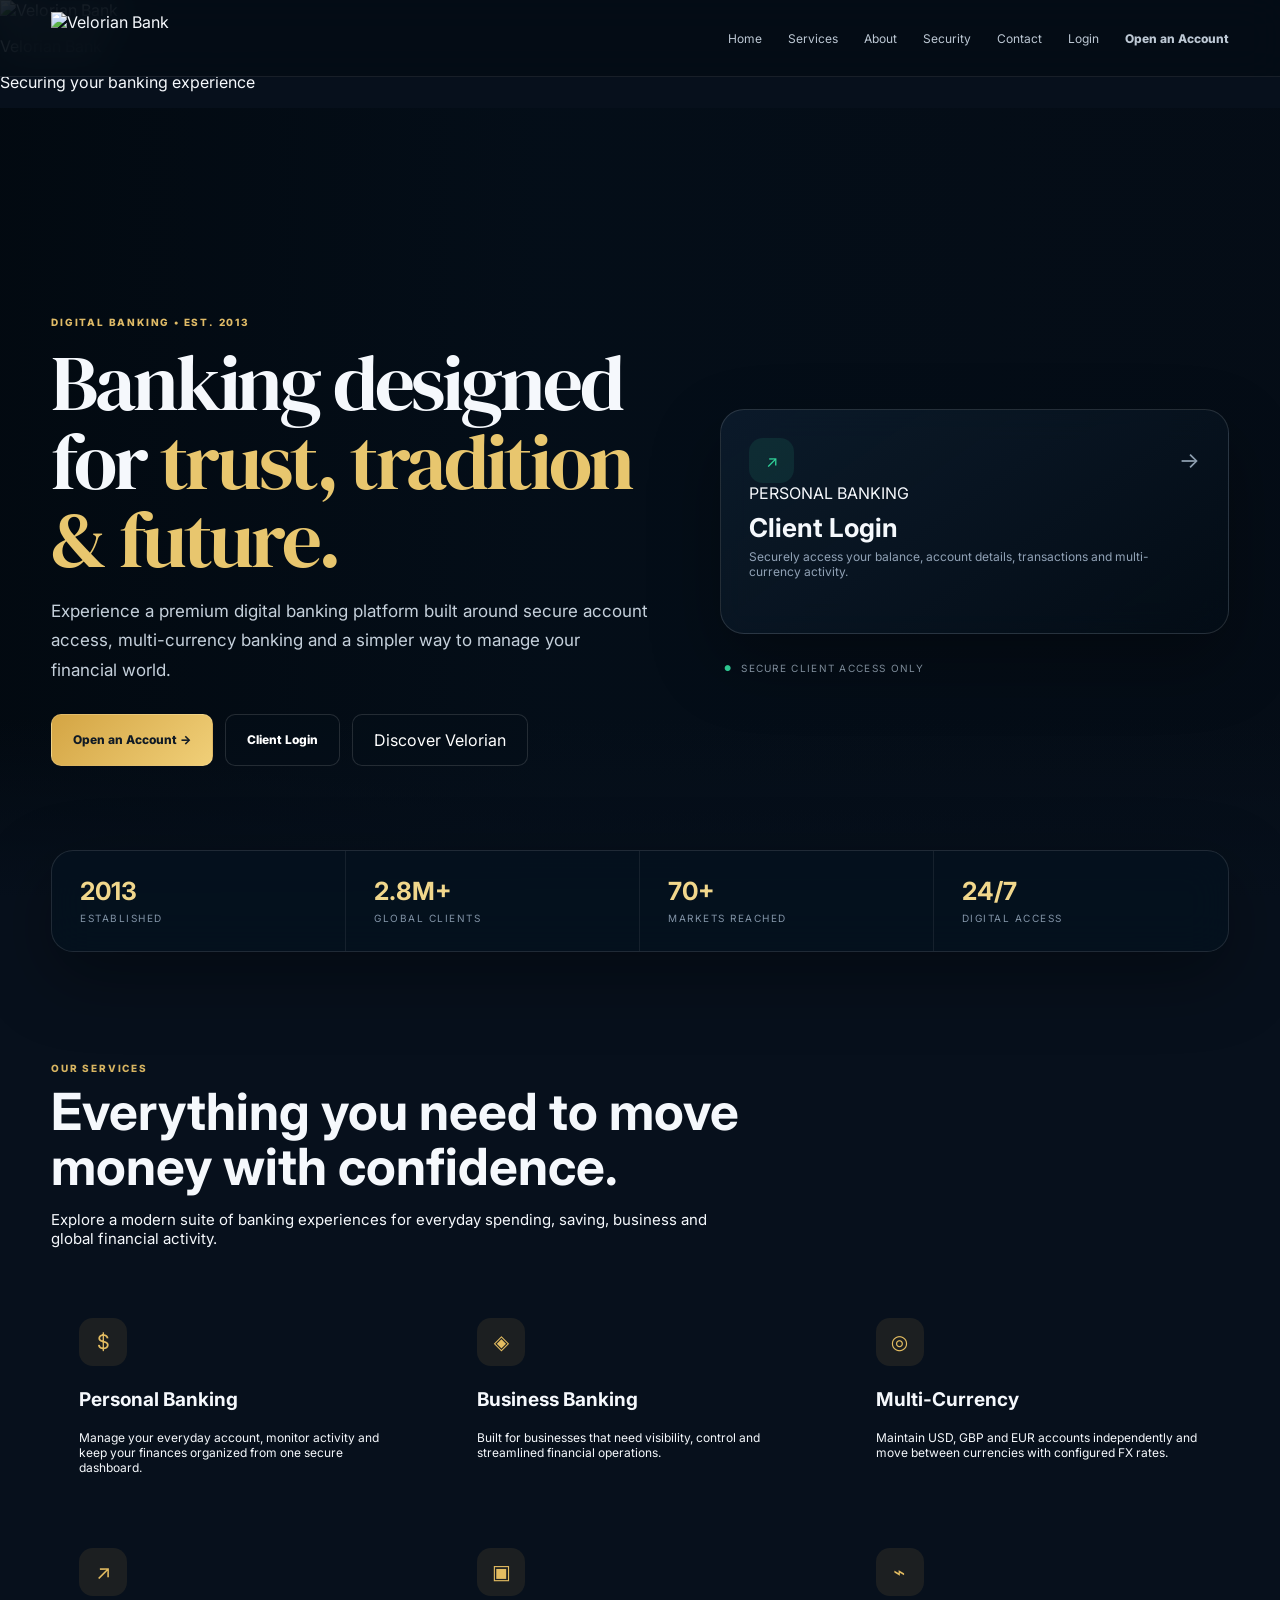
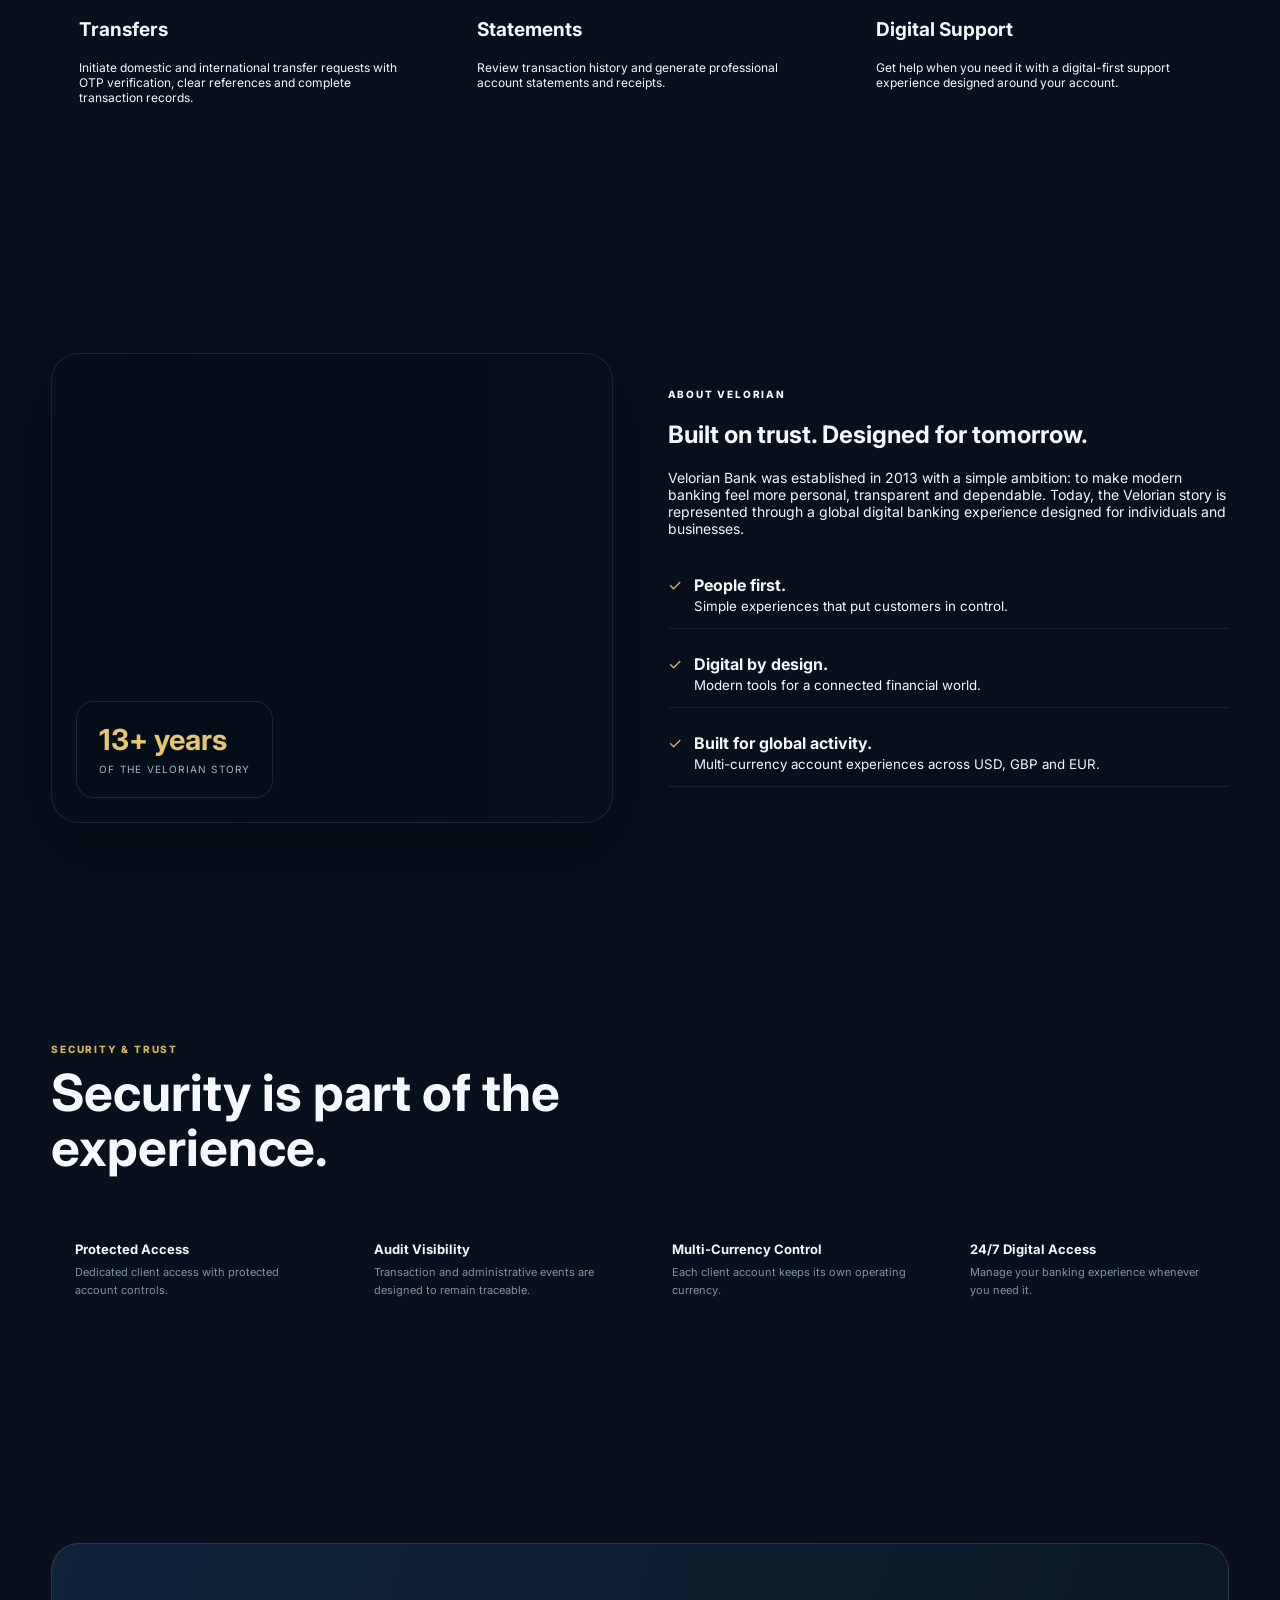
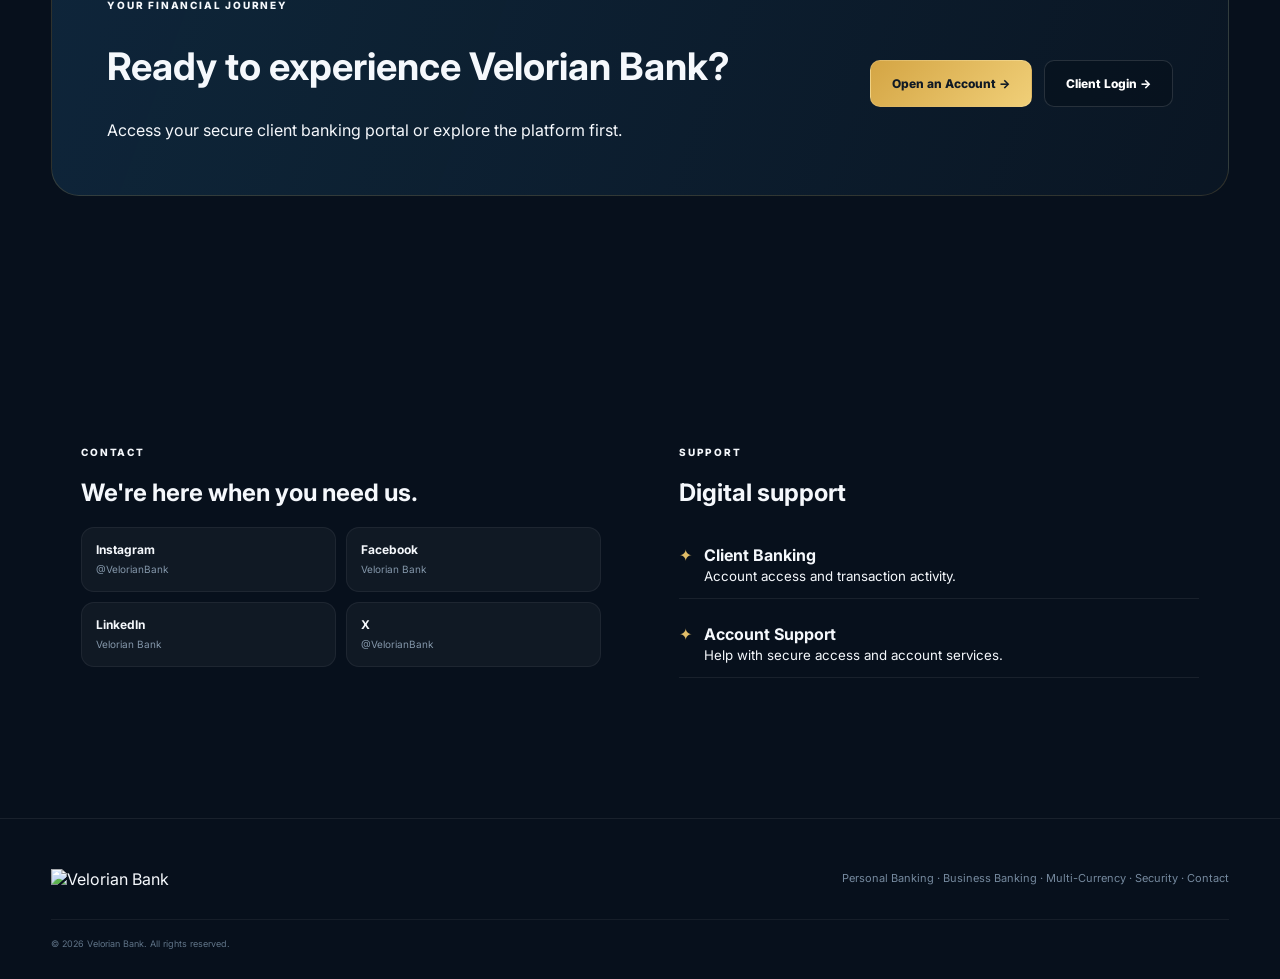
==== index.html @ 40f4d1a3 "Add files via upload" ====
<!DOCTYPE html>
<html lang="en">
<head>
  <meta charset="UTF-8">
  <meta name="viewport" content="width=device-width, initial-scale=1.0">
  <meta name="description" content="Velorian Bank — secure digital banking for clients.">
  <base href="/VB-/">
  <title>Velorian Bank — Banking Beyond Boundaries</title>
  <link rel="preconnect" href="https://fonts.googleapis.com">
  <link rel="preconnect" href="https://fonts.gstatic.com" crossorigin>
  <link href="https://fonts.googleapis.com/css2?family=Inter:wght@400;500;600;700;800&family=Plus+Jakarta+Sans:wght@500;600;700;800&family=DM+Serif+Display&display=swap" rel="stylesheet">
  <style>
    .site-header{position:fixed;top:0;left:0;right:0;z-index:100;background:rgba(4,12,21,.78);border-bottom:1px solid rgba(255,255,255,.08);backdrop-filter:blur(18px);-webkit-backdrop-filter:blur(18px)}
    .nav-wrap{width:min(1240px,92%);height:76px;margin:auto;display:flex;align-items:center;gap:34px}.site-logo{width:190px;height:52px;object-fit:contain;mix-blend-mode:screen;flex:0 0 auto}.site-nav{display:flex;align-items:center;gap:25px;margin-left:auto}.site-nav a,.nav-button{font-size:12px;color:#bdc8d4;background:none;border:0;padding:9px 0;cursor:pointer}.site-nav a:hover,.nav-button:hover{color:#f1d78c}.nav-login{padding:11px 18px!important;border:1px solid rgba(213,169,79,.6)!important;border-radius:10px;color:#f5d98c!important}.menu-btn{display:none;border:1px solid rgba(255,255,255,.1);background:rgba(255,255,255,.05);color:white;border-radius:10px;padding:9px 11px}
    .hero2{min-height:790px;padding-top:76px;display:flex;align-items:center;position:relative;background:linear-gradient(90deg,rgba(2,9,16,.92) 0%,rgba(3,13,23,.72) 43%,rgba(3,10,18,.52) 100%),url('assets/backgrounds/homepage-bg.jpg') center/cover no-repeat}.hero2:after{content:"";position:absolute;inset:auto 0 0;height:180px;background:linear-gradient(transparent,var(--bg));pointer-events:none}.hero-inner{width:min(1240px,92%);margin:auto;display:grid;grid-template-columns:1fr .85fr;gap:70px;align-items:center;position:relative;z-index:2}.hero-copy{padding:55px 0}.hero-copy .eyebrow{color:#e0bb67}.hero-copy h1{font-family:"DM Serif Display",Georgia,serif;font-weight:400;font-size:clamp(52px,6.2vw,88px);line-height:.99;letter-spacing:-.04em;max-width:760px;margin:16px 0}.hero-copy h1 span{color:#e8c66e}.hero-copy p{font-size:17px;max-width:600px;color:#c5d0db;line-height:1.75}.hero-actions{display:flex;gap:12px;flex-wrap:wrap;margin-top:28px}.hero-btn{display:inline-flex;align-items:center;gap:10px;padding:15px 21px;border-radius:10px;font-weight:800;font-size:12px;border:1px solid rgba(255,255,255,.13)}.hero-btn.primary{background:linear-gradient(135deg,#d4a544,#f0cf78);color:#101a25}.hero-btn.secondary{background:rgba(4,15,25,.5);color:white}.hero-side{display:grid;gap:16px}.portal-card2{min-height:180px;padding:28px;border:1px solid rgba(255,255,255,.13);border-radius:24px;background:linear-gradient(145deg,rgba(14,30,47,.78),rgba(3,13,22,.68));backdrop-filter:blur(16px);box-shadow:0 28px 70px rgba(0,0,0,.32);transition:.25s}.portal-card2:hover{transform:translateY(-5px);border-color:rgba(225,190,100,.45)}.portal-card2 .top{display:flex;justify-content:space-between;align-items:center}.portal-card2 h2{font-size:26px;margin:9px 0 6px}.portal-card2 p{font-size:12px;margin:0}.portal-card2 .icon{width:45px;height:45px;border-radius:14px;display:grid;place-items:center;background:rgba(213,169,79,.12);color:#efc96e}.portal-card2.client .icon{background:rgba(49,213,155,.1);color:#31d59b}.portal-card2 .arrow{font-size:22px;color:#8fa0b1}.stat-bar{width:min(1240px,92%);margin:-48px auto 0;position:relative;z-index:4;display:grid;grid-template-columns:repeat(4,1fr);background:rgba(5,18,30,.92);border:1px solid rgba(255,255,255,.11);border-radius:22px;backdrop-filter:blur(20px);box-shadow:0 25px 70px rgba(0,0,0,.35);overflow:hidden}.stat{padding:25px 28px;border-right:1px solid rgba(255,255,255,.07)}.stat:last-child{border-right:0}.stat strong{display:block;font-size:25px;color:#f1d78c}.stat span{font-size:10px;text-transform:uppercase;letter-spacing:.15em;color:#8294a7}.section{width:min(1240px,92%);margin:0 auto;padding:110px 0}.section-head{max-width:700px;margin-bottom:42px}.section-head .eyebrow{color:#d7b461}.section-head h2{font-size:clamp(32px,4vw,52px);line-height:1.08;margin:10px 0}.section-head p{font-size:15px}.service-grid{display:grid;grid-template-columns:repeat(3,1fr);gap:17px}.service-card{padding:28px;min-height:210px;border-radius:22px}.service-card .svc-icon{width:48px;height:48px;border-radius:14px;display:grid;place-items:center;background:rgba(213,169,79,.1);color:#e3bc61;font-size:20px;margin-bottom:22px}.service-card h3{font-size:19px}.service-card p{font-size:12px;margin-bottom:0}.about-wrap{display:grid;grid-template-columns:1fr 1fr;gap:55px;align-items:center}.about-image{min-height:470px;border-radius:28px;background:linear-gradient(90deg,rgba(2,11,19,.22),rgba(2,11,19,.1)),url('assets/backgrounds/homepage-bg.jpg') center/cover;box-shadow:var(--shadow);border:1px solid var(--border);position:relative;overflow:hidden}.about-badge{position:absolute;left:24px;bottom:24px;padding:20px 22px;border-radius:18px;background:rgba(4,15,25,.82);backdrop-filter:blur(16px);border:1px solid rgba(255,255,255,.1)}.about-badge strong{font-size:29px;color:#e8c66e;display:block}.about-badge span{font-size:10px;color:#a7b5c4;text-transform:uppercase;letter-spacing:.12em}.about-copy p{font-size:14px}.about-list{display:grid;gap:12px;margin-top:25px}.about-list div{display:flex;gap:12px;align-items:flex-start;padding:13px 0;border-bottom:1px solid rgba(255,255,255,.07)}.check{color:#e1bd68}.cta{padding:55px;border-radius:28px;background:linear-gradient(110deg,rgba(15,39,60,.95),rgba(11,23,37,.9));border:1px solid rgba(213,169,79,.18);display:flex;justify-content:space-between;align-items:center;gap:30px}.cta h2{font-size:38px}.cta p{margin:8px 0 0;max-width:650px}.security-grid{display:grid;grid-template-columns:repeat(4,1fr);gap:16px}.security-card{padding:24px;border-radius:20px}.security-card strong{display:block;font-size:13px}.security-card span{display:block;color:#7f92a7;font-size:11px;line-height:1.6;margin-top:7px}.contact-grid{display:grid;grid-template-columns:1fr 1fr;gap:18px}.contact-card{padding:30px;border-radius:22px}.socials{display:grid;grid-template-columns:repeat(2,1fr);gap:10px;margin-top:18px}.social{padding:14px;border-radius:13px;background:rgba(255,255,255,.04);border:1px solid rgba(255,255,255,.06)}.social strong{display:block;font-size:12px}.social span{color:#8497aa;font-size:10px}.site-footer{border-top:1px solid rgba(255,255,255,.07);padding:50px 0 30px}.footer-inner{width:min(1240px,92%);margin:auto;display:flex;justify-content:space-between;gap:30px;flex-wrap:wrap}.footer-logo{width:170px;mix-blend-mode:screen}.footer-copy{max-width:420px;color:#75899e;font-size:11px;line-height:1.7}.footer-bottom{width:min(1240px,92%);margin:30px auto 0;padding-top:18px;border-top:1px solid rgba(255,255,255,.06);display:flex;justify-content:space-between;color:#607488;font-size:9px}.modal-backdrop2{position:fixed;inset:0;z-index:300;background:rgba(0,0,0,.65);display:none;place-items:center;padding:20px}.modal-backdrop2.open{display:grid}.site-modal{width:min(680px,100%);max-height:85vh;overflow:auto;padding:34px;border-radius:24px;background:#0a1928;border:1px solid rgba(255,255,255,.12);box-shadow:0 40px 100px rgba(0,0,0,.5);position:relative}.site-modal h2{font-size:30px}.close-modal{position:absolute;right:18px;top:18px;border:0;background:rgba(255,255,255,.06);color:white;width:34px;height:34px;border-radius:10px}.modal-stat-grid{display:grid;grid-template-columns:repeat(3,1fr);gap:10px;margin:25px 0}.modal-stat{padding:17px;border-radius:14px;background:rgba(255,255,255,.04);border:1px solid rgba(255,255,255,.06)}.modal-stat strong{display:block;color:#e9c66f;font-size:20px}.modal-stat span{font-size:9px;color:#7e91a4;text-transform:uppercase;letter-spacing:.08em}.mobile-only{display:none}

    .client-only-portal{max-width:620px;width:100%;margin-left:auto}.client-only-portal .portal-card2{min-height:225px}.client-access-note{display:flex;align-items:center;gap:9px;margin:12px 4px 0;color:#91a1b1;font-size:10px;text-transform:uppercase;letter-spacing:.13em}.note-dot{color:#31d59b;font-size:8px}
    @media(max-width:900px){.site-nav{display:none}.menu-btn{display:block;margin-left:auto}.nav-wrap{height:68px}.site-logo{width:165px}.hero2{min-height:900px}.hero-inner{grid-template-columns:1fr;gap:30px}.hero-copy{padding-top:75px}.hero-side{grid-template-columns:1fr 1fr}.stat-bar{grid-template-columns:repeat(2,1fr);margin-top:-20px}.stat:nth-child(2){border-right:0}.stat:nth-child(-n+2){border-bottom:1px solid rgba(255,255,255,.07)}.service-grid,.security-grid{grid-template-columns:1fr 1fr}.about-wrap,.contact-grid{grid-template-columns:1fr}.about-image{min-height:360px}}
    @media(max-width:600px){.nav-wrap{width:94%}.site-logo{width:145px}.hero-copy h1{font-size:50px}.hero-copy p{font-size:14px}.hero-side{grid-template-columns:1fr}.stat-bar{grid-template-columns:1fr 1fr;width:94%}.stat{padding:18px 15px}.stat strong{font-size:19px}.section{padding:75px 0}.service-grid,.security-grid{grid-template-columns:1fr}.cta{padding:30px;display:block}.cta h2{font-size:29px}.cta .hero-btn{margin-top:20px}.footer-bottom{display:block;line-height:2}.modal-stat-grid{grid-template-columns:1fr}.socials{grid-template-columns:1fr}.mobile-nav.open{display:grid}.mobile-nav{display:none;position:absolute;top:68px;left:3%;right:3%;padding:16px;border-radius:16px;background:rgba(5,15,25,.97);border:1px solid rgba(255,255,255,.1);box-shadow:0 20px 60px rgba(0,0,0,.4)}.mobile-nav a,.mobile-nav button{padding:13px;border:0;background:none;color:#d4deea;text-align:left}.mobile-only{display:block}}
  </style>

  <style id="landing-fix">
    /* SELF-CONTAINED HOMEPAGE FIX: keeps the landing page styled even if an extracted
       folder is opened before external CSS finishes loading. */
    :root{--bg:#07101c;--text:#f5f8fc;--muted:#91a2b6;--gold:#d5a94f;--gold-soft:#f1d78c;--border:rgba(255,255,255,.09);--shadow:0 24px 70px rgba(0,0,0,.32)}
    html{scroll-behavior:smooth}
    *{box-sizing:border-box}
    body.landing-body{margin:0;min-height:100vh;overflow-x:hidden;background:#07101c;color:var(--text);font-family:Inter,system-ui,-apple-system,BlinkMacSystemFont,"Segoe UI",sans-serif}
    body.landing-body a{color:inherit;text-decoration:none}
    body.landing-body button{font:inherit;cursor:pointer}
    .site-header{position:fixed!important;top:0;left:0;right:0;z-index:100;background:rgba(4,12,21,.84)!important;border-bottom:1px solid rgba(255,255,255,.08);backdrop-filter:blur(18px);-webkit-backdrop-filter:blur(18px)}
    .nav-wrap{width:min(1240px,92%);height:76px;margin:auto;display:flex;align-items:center;gap:34px}
    .site-logo{width:180px;height:52px;object-fit:contain;object-position:left center;flex:0 0 auto;display:block}
    .site-nav{display:flex!important;align-items:center;gap:26px;margin-left:auto}
    .site-nav a,.nav-button{font-family:Inter,system-ui,sans-serif!important;font-size:12px!important;color:#bdc8d4!important;background:transparent!important;border:0!important;padding:9px 0!important;cursor:pointer}
    .site-nav a:hover,.nav-button:hover{color:#f1d78c!important}
    .nav-login{padding:11px 18px!important;border:1px solid rgba(213,169,79,.65)!important;border-radius:10px;color:#f5d98c!important}
    .nav-open-account{padding:11px 18px!important;border-radius:10px;background:linear-gradient(135deg,#d4a544,#f0cf78)!important;color:#101a25!important;font-weight:800!important}
    .nav-open-account:hover{color:#101a25!important;filter:brightness(1.06)}
    .mobile-open-account{border:1px solid rgba(213,169,79,.55)!important;border-radius:10px;background:rgba(213,169,79,.08)!important;color:#f1d78c!important;font-weight:800}

    .menu-btn{display:none;border:1px solid rgba(255,255,255,.1);background:rgba(255,255,255,.05);color:white;border-radius:10px;padding:9px 11px}
    .mobile-nav{display:none!important;position:absolute;top:76px;left:4%;right:4%;padding:16px;border-radius:16px;background:rgba(5,15,25,.98);border:1px solid rgba(255,255,255,.1);box-shadow:0 20px 60px rgba(0,0,0,.45)}
    .mobile-nav.open{display:grid!important}
    .mobile-nav a,.mobile-nav button{padding:13px;border:0;background:none;color:#d4deea;text-align:left}
    .hero2{min-height:790px;padding-top:76px;display:flex;align-items:center;position:relative;background:linear-gradient(90deg,rgba(2,9,16,.93) 0%,rgba(3,13,23,.76) 43%,rgba(3,10,18,.58) 100%),url('assets/backgrounds/homepage-bg.jpg') center/cover no-repeat}
    .hero2:after{content:"";position:absolute;inset:auto 0 0;height:180px;background:linear-gradient(transparent,#07101c);pointer-events:none}
    .hero-inner{width:min(1240px,92%);margin:auto;display:grid;grid-template-columns:1fr .85fr;gap:70px;align-items:center;position:relative;z-index:2}
    .hero-copy{padding:55px 0}.hero-copy .eyebrow{color:#e0bb67}.eyebrow{display:block;font-size:10px;font-weight:800;letter-spacing:.18em;text-transform:uppercase}
    .hero-copy h1{font-family:"DM Serif Display",Georgia,serif;font-weight:400;font-size:clamp(52px,6.2vw,88px);line-height:.99;letter-spacing:-.04em;max-width:760px;margin:16px 0}.hero-copy h1 span{color:#e8c66e}
    .hero-copy p{font-size:17px;max-width:600px;color:#c5d0db;line-height:1.75}.hero-actions{display:flex;gap:12px;flex-wrap:wrap;margin-top:28px}
    .hero-btn{display:inline-flex;align-items:center;gap:10px;padding:15px 21px;border-radius:10px;font-weight:800;font-size:12px;border:1px solid rgba(255,255,255,.13)}
    .hero-btn.primary{background:linear-gradient(135deg,#d4a544,#f0cf78);color:#101a25}.hero-btn.secondary{background:rgba(4,15,25,.5);color:white}
    .hero-side{display:grid;gap:16px}.portal-card2{min-height:180px;padding:28px;border:1px solid rgba(255,255,255,.13);border-radius:24px;background:linear-gradient(145deg,rgba(14,30,47,.78),rgba(3,13,22,.68));backdrop-filter:blur(16px);box-shadow:0 28px 70px rgba(0,0,0,.32);transition:.25s}
    .portal-card2:hover{transform:translateY(-5px);border-color:rgba(225,190,100,.45)}.portal-card2 .top{display:flex;justify-content:space-between;align-items:center}.portal-card2 h2{font-family:Inter,system-ui,sans-serif;font-size:26px;margin:9px 0 6px}.portal-card2 p{font-size:12px;margin:0;color:#91a2b6}.portal-card2 .icon{width:45px;height:45px;border-radius:14px;display:grid;place-items:center;background:rgba(213,169,79,.12);color:#efc96e}.portal-card2.client .icon{background:rgba(49,213,155,.1);color:#31d59b}.portal-card2 .arrow{font-size:22px;color:#8fa0b1}
    .stat-bar{width:min(1240px,92%);margin:-48px auto 0;position:relative;z-index:4;display:grid;grid-template-columns:repeat(4,1fr);background:rgba(5,18,30,.94);border:1px solid rgba(255,255,255,.11);border-radius:22px;backdrop-filter:blur(20px);box-shadow:0 25px 70px rgba(0,0,0,.35);overflow:hidden}.stat{padding:25px 28px;border-right:1px solid rgba(255,255,255,.07)}.stat:last-child{border-right:0}.stat strong{display:block;font-size:25px;color:#f1d78c}.stat span{font-size:10px;text-transform:uppercase;letter-spacing:.15em;color:#8294a7}
    .section{width:min(1240px,92%);margin:0 auto;padding:110px 0}.section-head{max-width:700px;margin-bottom:42px}.section-head .eyebrow{color:#d7b461}.section-head h2{font-family:Inter,system-ui,sans-serif;font-size:clamp(32px,4vw,52px);line-height:1.08;margin:10px 0}.section-head p{font-size:15px}
    .service-grid{display:grid;grid-template-columns:repeat(3,1fr);gap:17px}.service-card{padding:28px;min-height:210px;border-radius:22px}.service-card .svc-icon{width:48px;height:48px;border-radius:14px;display:grid;place-items:center;background:rgba(213,169,79,.1);color:#e3bc61;font-size:20px;margin-bottom:22px}.service-card h3{font-size:19px}.service-card p{font-size:12px;margin-bottom:0}
    .about-wrap{display:grid;grid-template-columns:1fr 1fr;gap:55px;align-items:center}.about-image{min-height:470px;border-radius:28px;background:linear-gradient(90deg,rgba(2,11,19,.22),rgba(2,11,19,.1)),url('assets/backgrounds/homepage-bg.jpg') center/cover;box-shadow:var(--shadow);border:1px solid var(--border);position:relative;overflow:hidden}.about-badge{position:absolute;left:24px;bottom:24px;padding:20px 22px;border-radius:18px;background:rgba(4,15,25,.82);backdrop-filter:blur(16px);border:1px solid rgba(255,255,255,.1)}.about-badge strong{font-size:29px;color:#e8c66e;display:block}.about-badge span{font-size:10px;color:#a7b5c4;text-transform:uppercase;letter-spacing:.12em}.about-copy p{font-size:14px}.about-list{display:grid;gap:12px;margin-top:25px}.about-list div{display:flex;gap:12px;align-items:flex-start;padding:13px 0;border-bottom:1px solid rgba(255,255,255,.07)}.check{color:#e1bd68}
    .cta{padding:55px;border-radius:28px;background:linear-gradient(110deg,rgba(15,39,60,.95),rgba(11,23,37,.9));border:1px solid rgba(213,169,79,.18);display:flex;justify-content:space-between;align-items:center;gap:30px}.cta h2{font-size:38px}.cta p{margin:8px 0 0;max-width:650px}.security-grid{display:grid;grid-template-columns:repeat(4,1fr);gap:16px}.security-card{padding:24px;border-radius:20px}.security-card strong{display:block;font-size:13px}.security-card span{display:block;color:#7f92a7;font-size:11px;line-height:1.6;margin-top:7px}.contact-grid{display:grid;grid-template-columns:1fr 1fr;gap:18px}.contact-card{padding:30px;border-radius:22px}.socials{display:grid;grid-template-columns:repeat(2,1fr);gap:10px;margin-top:18px}.social{padding:14px;border-radius:13px;background:rgba(255,255,255,.04);border:1px solid rgba(255,255,255,.06)}.social strong{display:block;font-size:12px}.social span{color:#8497aa;font-size:10px}
    .site-footer{border-top:1px solid rgba(255,255,255,.07);padding:50px 0 30px}.footer-inner{width:min(1240px,92%);margin:auto;display:flex;justify-content:space-between;gap:30px;flex-wrap:wrap}.footer-logo{width:170px}.footer-copy{max-width:420px;color:#75899e;font-size:11px;line-height:1.7}.footer-bottom{width:min(1240px,92%);margin:30px auto 0;padding-top:18px;border-top:1px solid rgba(255,255,255,.06);display:flex;justify-content:space-between;color:#607488;font-size:9px}
    .modal-backdrop2{position:fixed;inset:0;z-index:300;background:rgba(0,0,0,.65);display:none;place-items:center;padding:20px}.modal-backdrop2.open{display:grid}.site-modal{width:min(680px,100%);max-height:85vh;overflow:auto;padding:34px;border-radius:24px;background:#0a1928;border:1px solid rgba(255,255,255,.12);box-shadow:0 40px 100px rgba(0,0,0,.5);position:relative}.site-modal h2{font-size:30px}.close-modal{position:absolute;right:18px;top:18px;border:0;background:rgba(255,255,255,.06);color:white;width:34px;height:34px;border-radius:10px}.modal-stat-grid{display:grid;grid-template-columns:repeat(3,1fr);gap:10px;margin:25px 0}.modal-stat{padding:17px;border-radius:14px;background:rgba(255,255,255,.04);border:1px solid rgba(255,255,255,.06)}.modal-stat strong{display:block;color:#e9c66f;font-size:20px}.modal-stat span{font-size:9px;color:#7e91a4;text-transform:uppercase;letter-spacing:.08em}
    @media(max-width:900px){.site-nav{display:none!important}.menu-btn{display:block;margin-left:auto}.nav-wrap{height:68px}.mobile-nav{top:68px}.hero2{min-height:900px}.hero-inner{grid-template-columns:1fr;gap:30px}.hero-copy{padding-top:75px}.hero-side{grid-template-columns:1fr 1fr}.stat-bar{grid-template-columns:repeat(2,1fr);margin-top:-20px}.stat:nth-child(2){border-right:0}.stat:nth-child(-n+2){border-bottom:1px solid rgba(255,255,255,.07)}.service-grid,.security-grid{grid-template-columns:1fr 1fr}.about-wrap,.contact-grid{grid-template-columns:1fr}.about-image{min-height:360px}}
    @media(max-width:600px){.nav-wrap{width:94%}.site-logo{width:150px}.hero-copy h1{font-size:50px}.hero-copy p{font-size:14px}.hero-side{grid-template-columns:1fr}.stat-bar{grid-template-columns:1fr 1fr;width:94%}.stat{padding:18px 15px}.stat strong{font-size:19px}.section{padding:75px 0}.service-grid,.security-grid{grid-template-columns:1fr}.cta{padding:30px;display:block}.cta h2{font-size:29px}.cta .hero-btn{margin-top:20px}.footer-bottom{display:block;line-height:2}.modal-stat-grid{grid-template-columns:1fr}.socials{grid-template-columns:1fr}}
  </style>


  <link rel="stylesheet" href="css/preloader.css">
</head>
<body class="landing-body">
  <div id="vb-preloader" aria-label="Loading Velorian Bank" role="status">
    <div class="vb-loader-shell">
      <div class="vb-loader-mark">
        <span class="vb-loader-ring"></span>
        <img class="vb-loader-logo" src="assets/logo-transparent.png" alt="Velorian Bank">
      </div>
      <p class="vb-loader-name">Velorian Bank</p>
      <p class="vb-loader-status">Securing your banking experience</p>
      <div class="vb-loader-progress" aria-hidden="true"></div>
    </div>
  </div>

<header class="site-header">
  <div class="nav-wrap">
    <a href="index.html"><img src="assets/logo-transparent.png" class="site-logo" alt="Velorian Bank"></a>
    <nav class="site-nav">
      <a href="#home">Home</a><a href="#services">Services</a>
      <button class="nav-button" data-open="aboutModal">About</button>
      <a href="#security">Security</a><button class="nav-button" data-open="contactModal">Contact</button>
      <a class="nav-login" href="client-login.html">Login</a><a class="nav-open-account" href="client-register.html">Open an Account</a>
    </nav>
    <button class="menu-btn" id="menuBtn">☰</button>
  </div>
  <div class="mobile-nav" id="mobileNav" style="display:none;">
    <a href="#home">Home</a><a href="#services">Services</a><button data-open="aboutModal">About</button><a href="#security">Security</a><button data-open="contactModal">Contact</button><a href="client-login.html">Client Login</a><a href="client-register.html" class="mobile-open-account">Open an Account</a>
  </div>
</header>

<main id="home">
<section class="hero2">
  <div class="hero-inner">
    <div class="hero-copy">
      <span class="eyebrow">DIGITAL BANKING • EST. 2013</span>
      <h1>Banking designed for <span>trust, tradition & future.</span></h1>
      <p>Experience a premium digital banking platform built around secure account access, multi-currency banking and a simpler way to manage your financial world.</p>
      <div class="hero-actions"><a class="hero-btn primary" href="client-register.html">Open an Account →</a><a class="hero-btn secondary" href="client-login.html">Client Login</a><button class="hero-btn secondary" data-open="aboutModal">Discover Velorian</button></div>
    </div>
    <div class="hero-side client-only-portal">
      <a class="portal-card2 client" href="client-login.html"><div class="top"><div class="icon">↗</div><span class="arrow">→</span></div><span class="card-kicker">PERSONAL BANKING</span><h2>Client Login</h2><p>Securely access your balance, account details, transactions and multi-currency activity.</p></a>
      <div class="client-access-note"><span class="note-dot">●</span><span>Secure client access only</span></div>
    </div>
  </div>
</section>

<div class="stat-bar">
  <div class="stat"><strong>2013</strong><span>Established</span></div><div class="stat"><strong>2.8M+</strong><span>Global Clients</span></div><div class="stat"><strong>70+</strong><span>Markets Reached</span></div><div class="stat"><strong>24/7</strong><span>Digital Access</span></div>
</div>

<section class="section" id="services">
  <div class="section-head"><span class="eyebrow">OUR SERVICES</span><h2>Everything you need to move money with confidence.</h2><p>Explore a modern suite of banking experiences for everyday spending, saving, business and global financial activity.</p></div>
  <div class="service-grid">
    <article class="service-card glass"><div class="svc-icon">$</div><h3>Personal Banking</h3><p>Manage your everyday account, monitor activity and keep your finances organized from one secure dashboard.</p></article>
    <article class="service-card glass"><div class="svc-icon">◈</div><h3>Business Banking</h3><p>Built for businesses that need visibility, control and streamlined financial operations.</p></article>
    <article class="service-card glass"><div class="svc-icon">◎</div><h3>Multi-Currency</h3><p>Maintain USD, GBP and EUR accounts independently and move between currencies with configured FX rates.</p></article>
    <article class="service-card glass"><div class="svc-icon">↗</div><h3>Transfers</h3><p>Initiate domestic and international transfer requests with OTP verification, clear references and complete transaction records.</p></article>
    <article class="service-card glass"><div class="svc-icon">▣</div><h3>Statements</h3><p>Review transaction history and generate professional account statements and receipts.</p></article>
    <article class="service-card glass"><div class="svc-icon">⌁</div><h3>Digital Support</h3><p>Get help when you need it with a digital-first support experience designed around your account.</p></article>
  </div>
</section>

<section class="section">
  <div class="about-wrap">
    <div class="about-image"><div class="about-badge"><strong>13+ years</strong><span>of the Velorian story</span></div></div>
    <div class="about-copy"><span class="eyebrow">ABOUT VELORIAN</span><h2>Built on trust. Designed for tomorrow.</h2><p>Velorian Bank was established in 2013 with a simple ambition: to make modern banking feel more personal, transparent and dependable. Today, the Velorian story is represented through a global digital banking experience designed for individuals and businesses.</p><div class="about-list"><div><span class="check">✓</span><span><strong>People first.</strong><br><small>Simple experiences that put customers in control.</small></span></div><div><span class="check">✓</span><span><strong>Digital by design.</strong><br><small>Modern tools for a connected financial world.</small></span></div><div><span class="check">✓</span><span><strong>Built for global activity.</strong><br><small>Multi-currency account experiences across USD, GBP and EUR.</small></span></div></div></div>
  </div>
</section>

<section class="section" id="security">
  <div class="section-head"><span class="eyebrow">SECURITY & TRUST</span><h2>Security is part of the experience.</h2></div>
  <div class="security-grid"><div class="security-card glass"><strong>Protected Access</strong><span>Dedicated client access with protected account controls.</span></div><div class="security-card glass"><strong>Audit Visibility</strong><span>Transaction and administrative events are designed to remain traceable.</span></div><div class="security-card glass"><strong>Multi-Currency Control</strong><span>Each client account keeps its own operating currency.</span></div><div class="security-card glass"><strong>24/7 Digital Access</strong><span>Manage your banking experience whenever you need it.</span></div></div>
</section>

<section class="section">
  <div class="cta"><div><span class="eyebrow">YOUR FINANCIAL JOURNEY</span><h2>Ready to experience Velorian Bank?</h2><p>Access your secure client banking portal or explore the platform first.</p></div><div class="hero-actions"><a class="hero-btn primary" href="client-register.html">Open an Account →</a><a class="hero-btn secondary" href="client-login.html">Client Login →</a></div></div>
</section>

<section class="section" id="contact">
  <div class="contact-grid"><div class="contact-card glass"><span class="eyebrow">CONTACT</span><h2>We're here when you need us.</h2><div class="socials"><div class="social"><strong>Instagram</strong><span>@VelorianBank</span></div><div class="social"><strong>Facebook</strong><span>Velorian Bank</span></div><div class="social"><strong>LinkedIn</strong><span>Velorian Bank</span></div><div class="social"><strong>X</strong><span>@VelorianBank</span></div></div></div><div class="contact-card glass"><span class="eyebrow">SUPPORT</span><h2>Digital support</h2><p></p><div class="about-list"><div><span class="check">✦</span><span><strong>Client Banking</strong><br><small>Account access and transaction activity.</small></span></div><div><span class="check">✦</span><span><strong>Account Support</strong><br><small>Help with secure access and account services.</small></span></div></div></div></div>
</section>
</main>

<footer class="site-footer"><div class="footer-inner"><div><img src="assets/logo-transparent.png" class="footer-logo" alt="Velorian Bank"></div><div class="footer-copy">Personal Banking · Business Banking · Multi-Currency · Security · Contact</div></div><div class="footer-bottom"><span>© 2026 Velorian Bank. All rights reserved.</span></div></footer>

<div class="modal-backdrop2" id="aboutModal"><div class="site-modal"><button class="close-modal" data-close>×</button><span class="eyebrow">ABOUT VELORIAN BANK</span><h2>Built on trust. Designed for tomorrow.</h2><p>Established in 2013, Velorian Bank has grown into a fictional global banking brand concept focused on premium digital experiences, multi-currency accounts and customer-first financial tools.</p><div class="modal-stat-grid"><div class="modal-stat"><strong>2013</strong><span>Established</span></div><div class="modal-stat"><strong>2.8M+</strong><span>Clients globally</span></div><div class="modal-stat"><strong>70+</strong><span>Markets</span></div></div></div></div>
<div class="modal-backdrop2" id="contactModal"><div class="site-modal"><button class="close-modal" data-close>×</button><span class="eyebrow">CONNECT WITH VELORIAN</span><h2>Contact & social channels</h2><p>Stay connected with Velorian Bank through our social channels.</p><div class="socials"><div class="social"><strong>Instagram</strong><span>@VelorianBank</span></div><div class="social"><strong>Facebook</strong><span>Velorian Bank</span></div><div class="social"><strong>LinkedIn</strong><span>Velorian Bank</span></div><div class="social"><strong>X</strong><span>@VelorianBank</span></div></div></div></div>
<script>
  const menuBtn=document.getElementById('menuBtn'),mobileNav=document.getElementById('mobileNav');
  menuBtn?.addEventListener('click',()=>mobileNav.classList.toggle('open'));
  document.querySelectorAll('[data-open]').forEach(btn=>btn.addEventListener('click',()=>{document.getElementById(btn.dataset.open)?.classList.add('open');mobileNav?.classList.remove('open')}));
  document.querySelectorAll('[data-close]').forEach(btn=>btn.addEventListener('click',()=>btn.closest('.modal-backdrop2')?.classList.remove('open')));
  document.querySelectorAll('.modal-backdrop2').forEach(m=>m.addEventListener('click',e=>{if(e.target===m)m.classList.remove('open')}));
  document.querySelectorAll('.mobile-nav a').forEach(a=>a.addEventListener('click',()=>mobileNav.classList.remove('open')));
</script>

  <script src="js/preloader.js"></script>
</body>
</html>
---- css/preloader.css ----
/* =========================================================
   VELORIAN BANK — PREMIUM GLOBAL PRELOADER
   ========================================================= */
#vb-preloader {
  position: fixed;
  inset: 0;
  z-index: 999999;
  display: grid;
  place-items: center;
  background:
    radial-gradient(circle at 50% 45%, rgba(212,169,72,.10), transparent 28%),
    linear-gradient(145deg, #030b14 0%, #071522 52%, #02070d 100%);
  opacity: 1;
  visibility: visible;
  transition: opacity .55s ease, visibility .55s ease;
}

#vb-preloader.vb-preloader-hide {
  opacity: 0;
  visibility: hidden;
  pointer-events: none;
}

.vb-loader-shell {
  width: min(340px, 84vw);
  text-align: center;
  color: #f7f9fc;
}

.vb-loader-mark {
  position: relative;
  width: 104px;
  height: 104px;
  margin: 0 auto 26px;
  display: grid;
  place-items: center;
}

.vb-loader-ring,
.vb-loader-ring::before {
  position: absolute;
  inset: 0;
  border-radius: 50%;
  content: "";
}

.vb-loader-ring {
  border: 1px solid rgba(226,190,96,.22);
  border-top-color: #e4bd5d;
  border-right-color: rgba(228,189,93,.55);
  animation: vb-spin 1.25s linear infinite;
}

.vb-loader-ring::before {
  inset: 9px;
  border: 1px solid rgba(92,157,255,.16);
  border-bottom-color: rgba(92,157,255,.85);
  animation: vb-spin-reverse 1.7s linear infinite;
}

.vb-loader-logo {
  position: relative;
  z-index: 2;
  width: 62px;
  height: 62px;
  object-fit: contain;
  filter: drop-shadow(0 0 18px rgba(224,186,83,.20));
  animation: vb-breathe 1.8s ease-in-out infinite;
}

.vb-loader-name {
  margin: 0;
  font-family: Inter, "Plus Jakarta Sans", Arial, sans-serif;
  font-size: 12px;
  font-weight: 800;
  letter-spacing: .28em;
  text-transform: uppercase;
}

.vb-loader-status {
  margin: 9px 0 0;
  color: rgba(220,229,240,.68);
  font-family: Inter, "Plus Jakarta Sans", Arial, sans-serif;
  font-size: 11px;
  letter-spacing: .12em;
  text-transform: uppercase;
}

.vb-loader-progress {
  width: 170px;
  height: 2px;
  margin: 18px auto 0;
  overflow: hidden;
  border-radius: 999px;
  background: rgba(255,255,255,.10);
}

.vb-loader-progress::after {
  display: block;
  width: 45%;
  height: 100%;
  content: "";
  border-radius: inherit;
  background: linear-gradient(90deg, transparent, #e5bd60, #fff0a9, transparent);
  animation: vb-progress 1.15s ease-in-out infinite;
}

@keyframes vb-spin { to { transform: rotate(360deg); } }
@keyframes vb-spin-reverse { to { transform: rotate(-360deg); } }
@keyframes vb-breathe {
  0%,100% { transform: scale(.96); opacity: .82; }
  50% { transform: scale(1.04); opacity: 1; }
}
@keyframes vb-progress {
  from { transform: translateX(-160%); }
  to { transform: translateX(390%); }
}

@media (prefers-reduced-motion: reduce) {
  #vb-preloader, .vb-loader-ring, .vb-loader-ring::before,
  .vb-loader-logo, .vb-loader-progress::after {
    animation: none !important;
  }
}
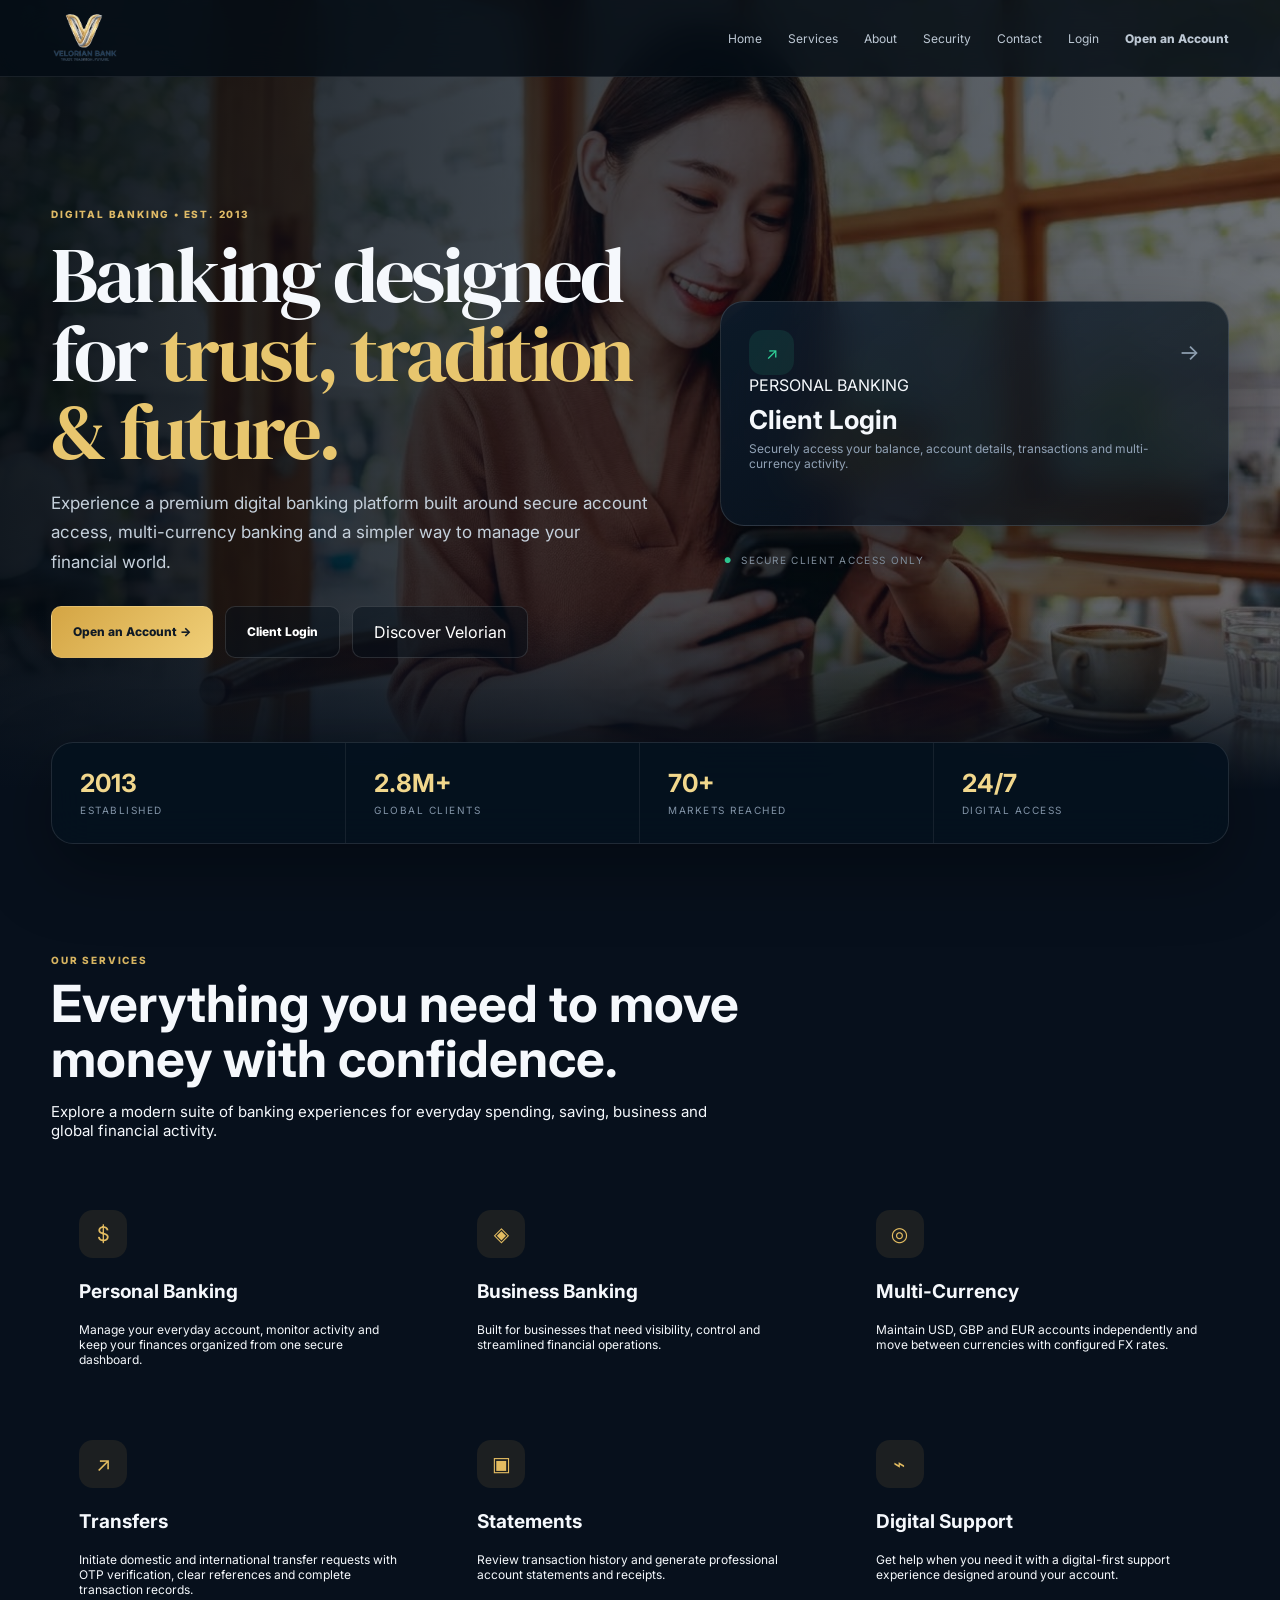
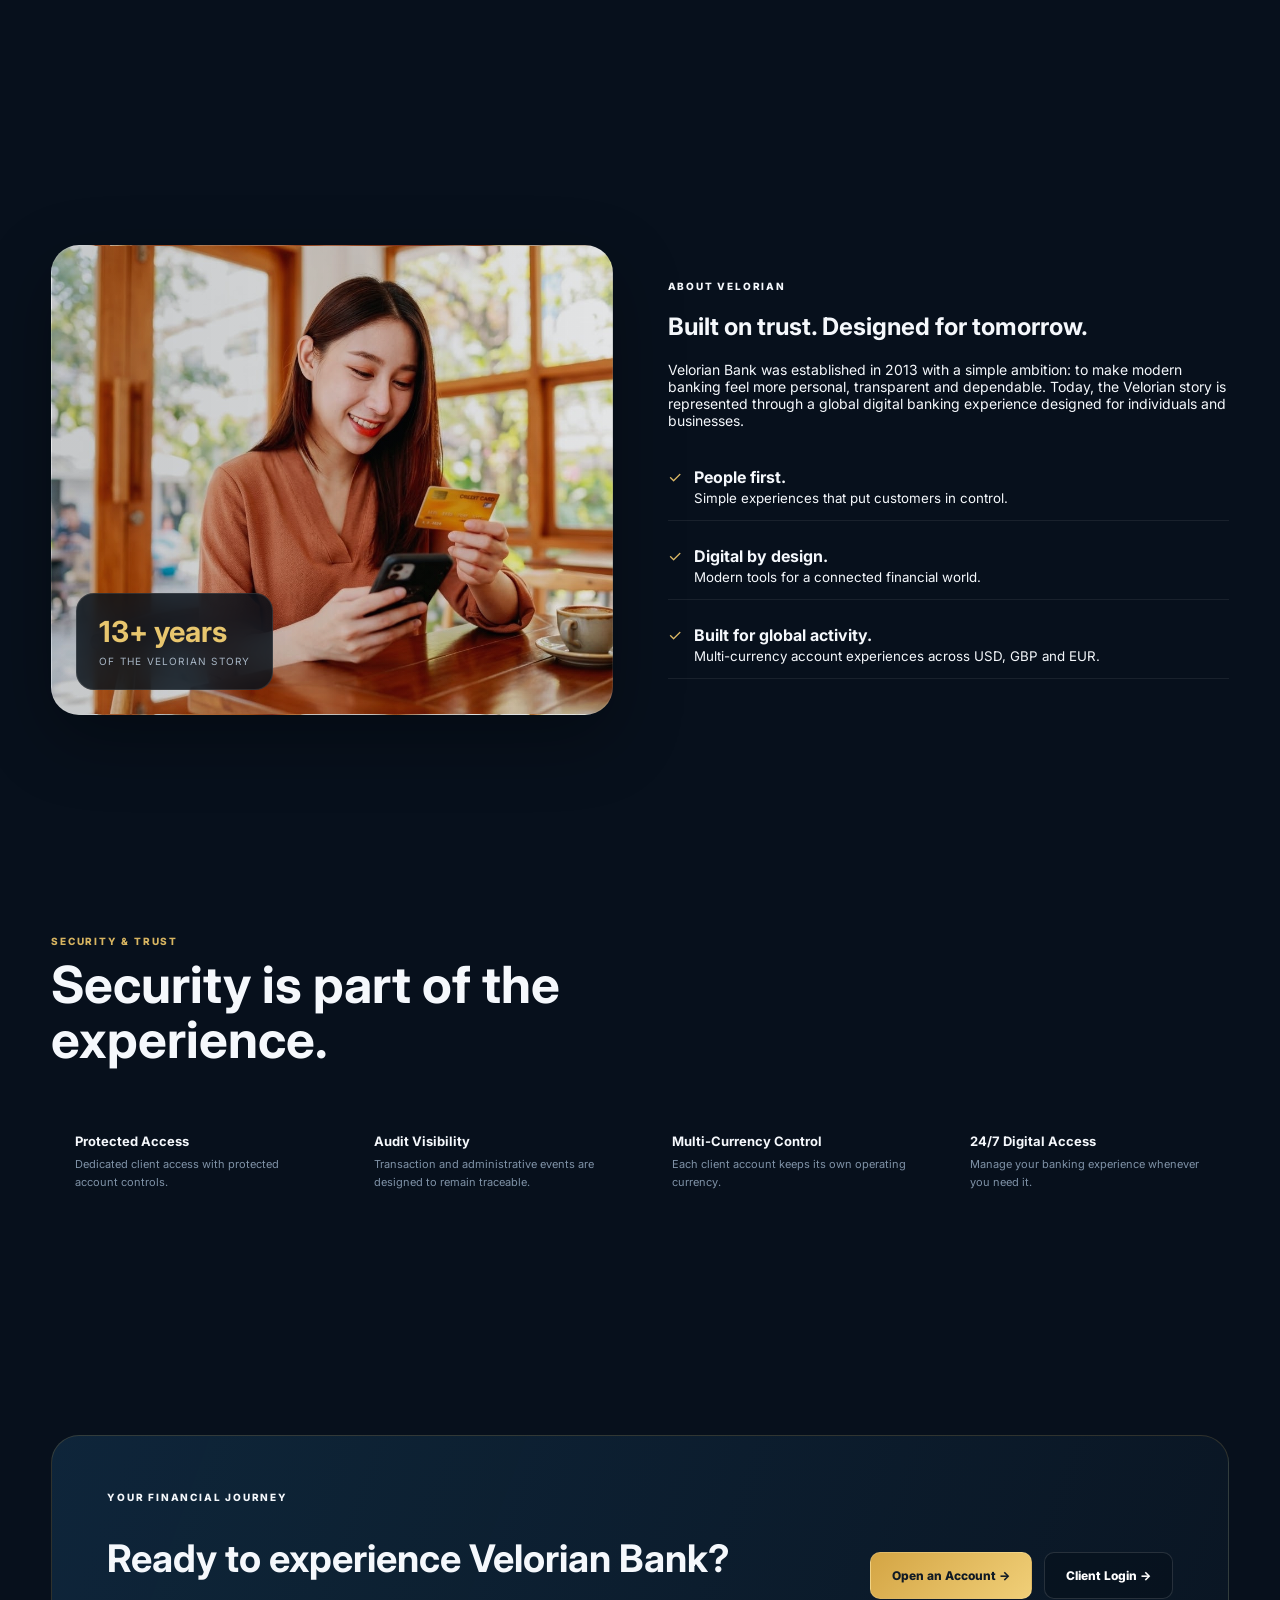
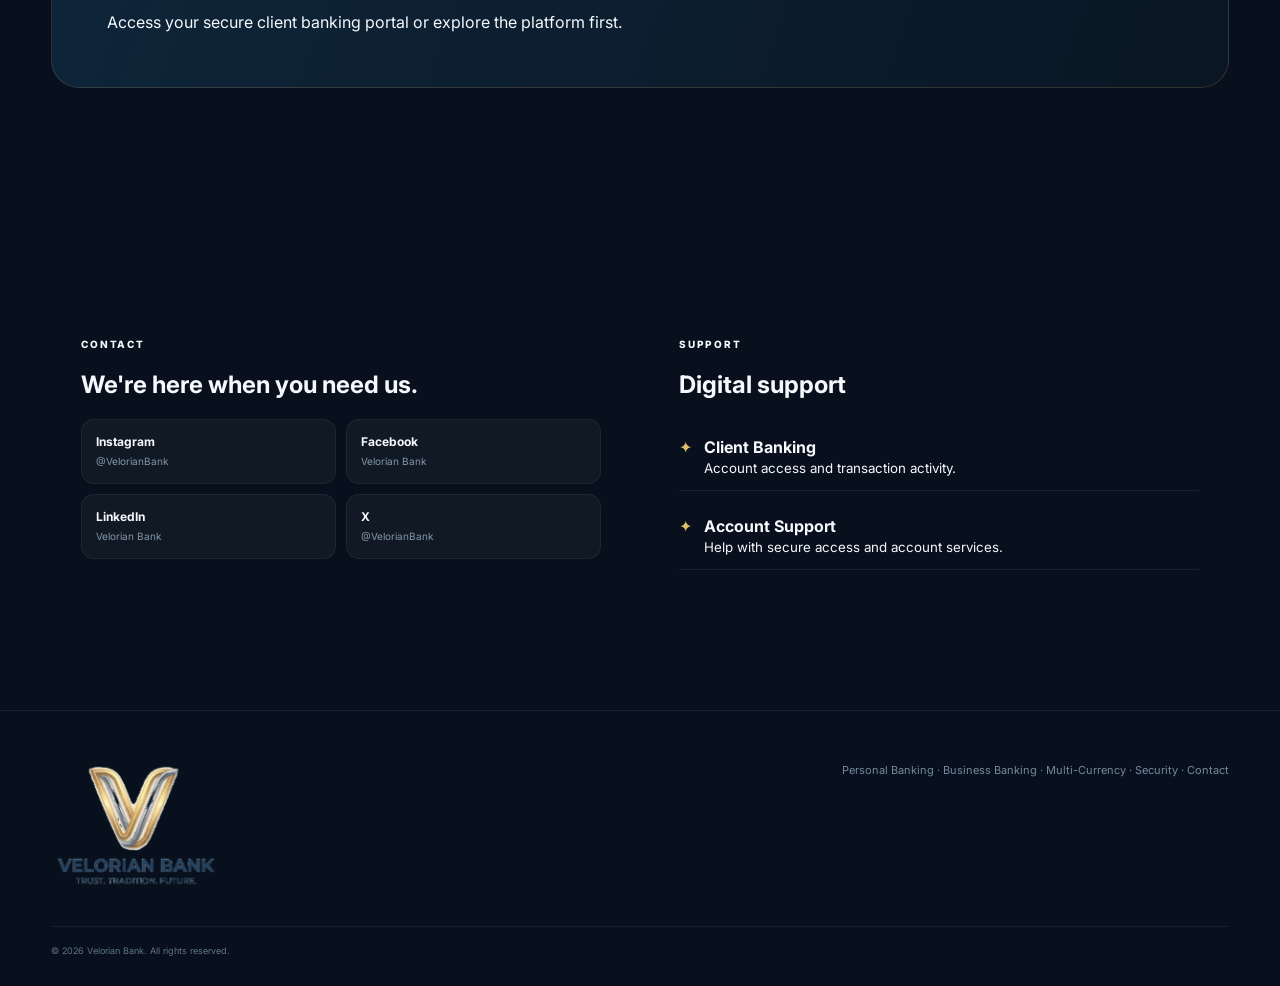
==== commit 0cb455bd: "Add files via upload" ====
--- a/index.html
+++ b/index.html
@@ -4,7 +4,7 @@
   <meta charset="UTF-8">
   <meta name="viewport" content="width=device-width, initial-scale=1.0">
   <meta name="description" content="Velorian Bank — secure digital banking for clients.">
-  <base href="/VB-/">
+  <base href="/">
   <title>Velorian Bank — Banking Beyond Boundaries</title>
   <link rel="preconnect" href="https://fonts.googleapis.com">
   <link rel="preconnect" href="https://fonts.gstatic.com" crossorigin>
